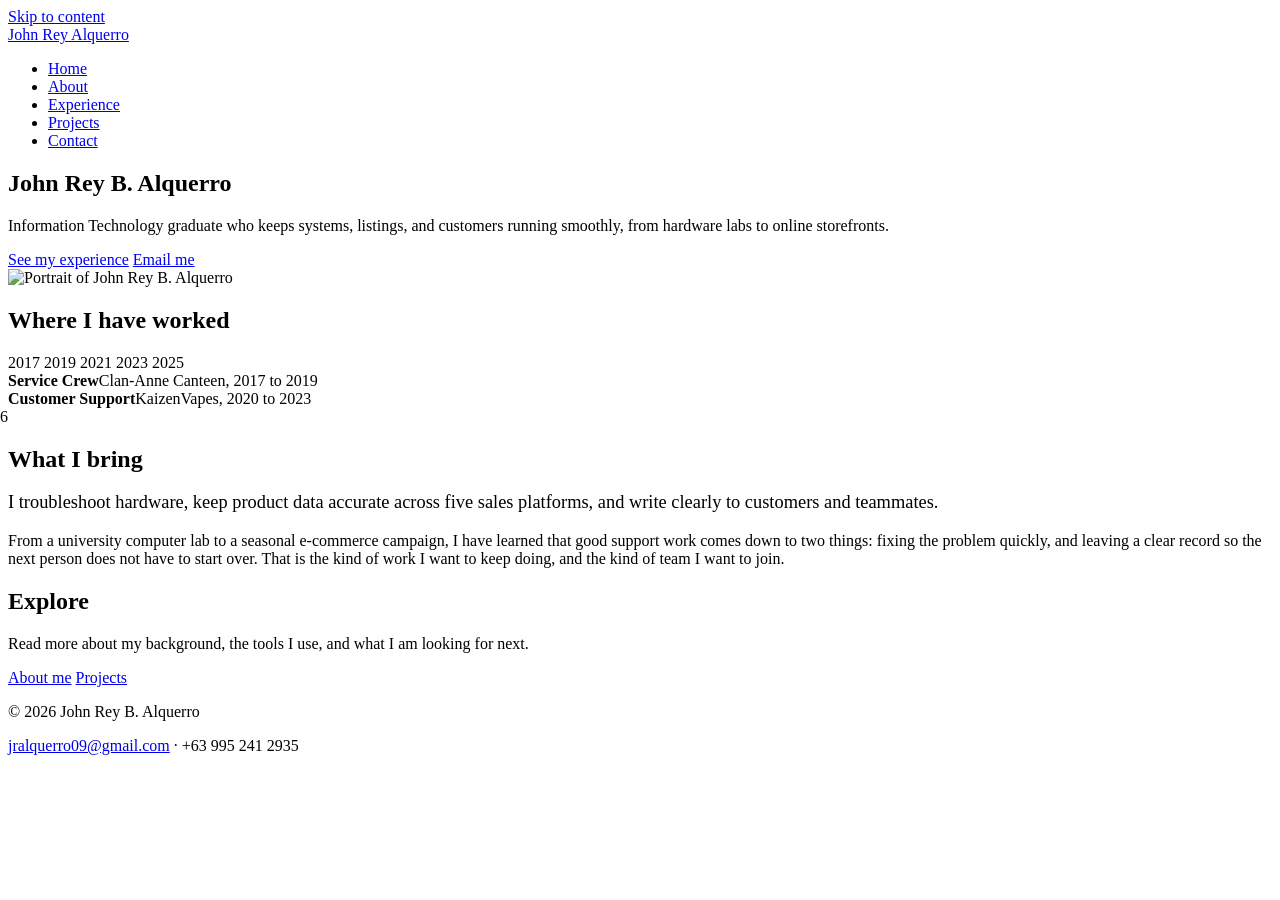
==== index.html @ a7d51976 "Change title and update content structure in index.html" ====
<!DOCTYPE html>
<html lang="en">
<head>
  <meta charset="UTF-8">
  <meta name="viewport" content="width=device-width, initial-scale=1.0">
  <meta name="description" content="John Rey B. Alquerro, Information Technology graduate from Bacolod City. Customer support, IT support, and online sales experience.">
  <title>Home | John Rey B. Alquerro</title>
  <link rel="preconnect" href="https://fonts.googleapis.com">
  <link rel="preconnect" href="https://fonts.gstatic.com" crossorigin>
  <link href="https://fonts.googleapis.com/css2?family=Bricolage+Grotesque:wght@600;700&family=Hanken+Grotesk:wght@400;500;600&display=swap" rel="stylesheet">
  <link rel="stylesheet" href="style.css">
</head>
<body>
  <a class="skip-link" href="#main">Skip to content</a>
  <header class="site-header">
    <a class="wordmark" href="index.html">John Rey Alquerro</a>
    <nav class="site-nav" aria-label="Main">
      <ul>
        <li><a href="index.html" aria-current="page">Home</a></li>
        <li><a href="about.html">About</a></li>
        <li><a href="experience.html">Experience</a></li>
        <li><a href="projects.html">Projects</a></li>
        <li><a href="mailto:jralquerro09@gmail.com">Contact</a></li>
      </ul>
    </nav>
  </header>

  <main id="main" class="wrap">
    <section class="hero">
      <h1>John Rey B. Alquerro</h1>
      <div class="hero-row">
        <div>
          <p class="lede">Information Technology graduate who keeps systems, listings, and customers running smoothly, from hardware labs to online storefronts.</p>
          <div class="actions">
            <a class="button" href="experience.html">See my experience</a>
            <a class="button ghost" href="mailto:jralquerro09@gmail.com">Email me</a>
          </div>
        </div>
        <img class="photo" src="photo.jpg" alt="Portrait of John Rey B. Alquerro" width="168" height="168">
      </div>
    </section>

    <section class="block">
      <h2>Where I have worked</h2>
      <div class="timeline" role="img" aria-label="Timeline from 2017 to 2026: Clan-Anne Canteen crew 2017 to 2019, KaizenVapes customer support 2020 to 2023, graduated 2026">
        <div class="axis"></div>
        <span class="tick" style="left:0;transform:none">2017</span>
        <span class="tick" style="left:21.1%">2019</span>
        <span class="tick" style="left:42.1%">2021</span>
        <span class="tick" style="left:63.2%">2023</span>
        <span class="tick" style="left:84.2%">2025</span>
        <div class="bar" style="left:4.4%;width:17.9%"></div>
        <div class="bar-label" style="left:4.4%"><strong>Service Crew</strong><span>Clan-Anne Canteen, 2017 to 2019</span></div>
        <div class="bar alt" style="left:35.1%;width:28.5%"></div>
        <div class="bar-label" style="left:35.1%"><strong>Customer Support</strong><span>KaizenVapes, 2020 to 2023</span></div>
        <div class="mark" style="left:98.9%"></div>
        <div class="bar-label" style="left:98.9%;transform:translateX(-100%);text-align:right"><strong>BSIT graduate</strong><span>STI West Negros, 2026</span></div>
      </div>
    </section>

    <section class="block">
      <h2>What I bring</h2>
      <div class="split">
        <p class="lede" style="font-size:1.15rem;color:var(--ink)">I troubleshoot hardware, keep product data accurate across five sales platforms, and write clearly to customers and teammates.</p>
        <p>From a university computer lab to a seasonal e-commerce campaign, I have learned that good support work comes down to two things: fixing the problem quickly, and leaving a clear record so the next person does not have to start over. That is the kind of work I want to keep doing, and the kind of team I want to join.</p>
      </div>
    </section>

    <section class="block">
      <h2>Explore</h2>
      <div class="split">
        <p>Read more about my background, the tools I use, and what I am looking for next.</p>
        <p class="actions" style="margin-top:0">
          <a class="button ghost" href="about.html">About me</a>
          <a class="button ghost" href="projects.html">Projects</a>
        </p>
      </div>
    </section>
  </main>
  <footer class="site-footer">
    <p>&copy; 2026 John Rey B. Alquerro</p>
    <p><a href="mailto:jralquerro09@gmail.com">jralquerro09@gmail.com</a> &middot; +63 995 241 2935</p>
  </footer>
</body>
</html>
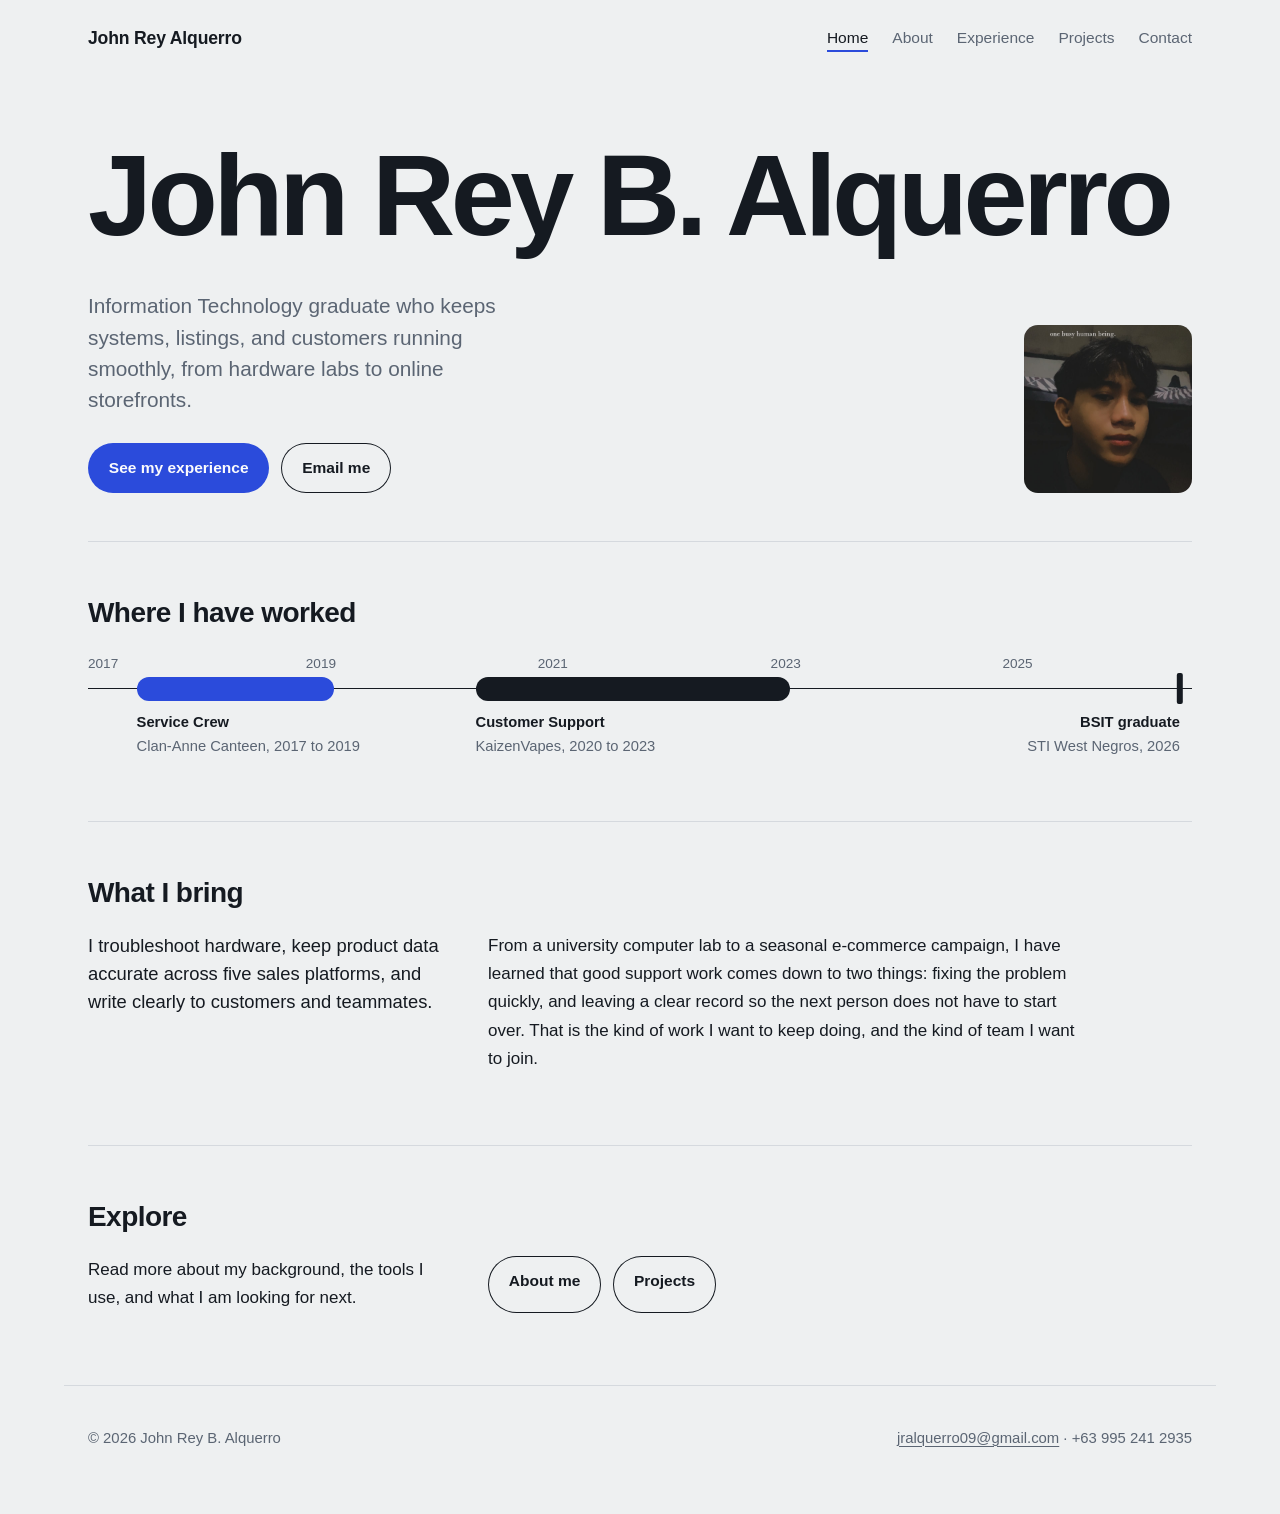
==== commit dce8d6f7: "Update photo source in index.html" ====
--- a/index.html
+++ b/index.html
@@ -36,7 +36,7 @@
             <a class="button ghost" href="mailto:jralquerro09@gmail.com">Email me</a>
           </div>
         </div>
-        <img class="photo" src="photo.jpg" alt="Portrait of John Rey B. Alquerro" width="168" height="168">
+        <img class="photo" src="jra.jpg" alt="Portrait of John Rey B. Alquerro" width="168" height="168">
       </div>
     </section>
 
--- a/style.css
+++ b/style.css
@@ -0,0 +1,379 @@
+
+:root {
+  --mist: #EEF0F1;
+  --ink: #151A21;
+  --cobalt: #2B4BDB;
+  --cobalt-deep: #1F37B0;
+  --slate: #5B6573;
+  --line: #D5D9DE;
+  --white: #FBFBFC;
+  --display: "Bricolage Grotesque", "Helvetica Neue", Arial, sans-serif;
+  --body: "Hanken Grotesk", "Helvetica Neue", Arial, sans-serif;
+  --wide: 72rem;
+  --read: 42rem;
+}
+
+*, *::before, *::after { box-sizing: border-box; }
+html { scroll-behavior: smooth; }
+
+body {
+  margin: 0;
+  background: var(--mist);
+  color: var(--ink);
+  font-family: var(--body);
+  font-size: 1.0625rem;
+  line-height: 1.65;
+  -webkit-font-smoothing: antialiased;
+}
+
+img { max-width: 100%; display: block; }
+
+a {
+  color: var(--cobalt);
+  text-decoration-thickness: 1px;
+  text-underline-offset: 0.2em;
+}
+a:hover { color: var(--cobalt-deep); }
+
+:focus-visible {
+  outline: 2px solid var(--cobalt);
+  outline-offset: 3px;
+  border-radius: 2px;
+}
+
+h1, h2, h3 {
+  font-family: var(--display);
+  font-weight: 650;
+  line-height: 1.1;
+  letter-spacing: -0.02em;
+  margin: 0;
+}
+
+.skip-link {
+  position: absolute;
+  left: 1rem;
+  top: -4rem;
+  background: var(--ink);
+  color: var(--white);
+  padding: 0.5rem 0.9rem;
+  z-index: 10;
+}
+.skip-link:focus { top: 1rem; }
+
+/* Header and navigation */
+.site-header {
+  max-width: var(--wide);
+  margin: 0 auto;
+  padding: 1.5rem;
+  display: flex;
+  align-items: center;
+  justify-content: space-between;
+  gap: 1rem;
+  flex-wrap: wrap;
+}
+
+.wordmark {
+  font-family: var(--display);
+  font-weight: 700;
+  font-size: 1.1rem;
+  color: var(--ink);
+  text-decoration: none;
+  letter-spacing: -0.01em;
+}
+
+.site-nav ul {
+  list-style: none;
+  margin: 0;
+  padding: 0;
+  display: flex;
+  gap: 1.5rem;
+  flex-wrap: wrap;
+}
+
+.site-nav a {
+  color: var(--slate);
+  text-decoration: none;
+  font-size: 0.97rem;
+  padding: 0.25rem 0;
+  border-bottom: 2px solid transparent;
+  transition: color 0.2s ease, border-color 0.2s ease;
+}
+.site-nav a:hover { color: var(--ink); }
+.site-nav a[aria-current="page"] {
+  color: var(--ink);
+  border-bottom-color: var(--cobalt);
+}
+
+/* Layout */
+.wrap {
+  max-width: var(--wide);
+  margin: 0 auto;
+  padding: 0 1.5rem;
+}
+
+.page-title {
+  font-size: clamp(2.6rem, 6vw, 4.6rem);
+  margin: 2.5rem 0 1.5rem;
+}
+
+.lede {
+  font-size: 1.3rem;
+  line-height: 1.5;
+  color: var(--slate);
+  max-width: 36ch;
+  margin: 0;
+}
+
+section.block {
+  padding: 3.5rem 0;
+  border-top: 1px solid var(--line);
+}
+
+section.block > h2 {
+  font-size: 1.75rem;
+  margin-bottom: 1.5rem;
+}
+
+p { margin: 0 0 1rem; max-width: 64ch; }
+
+/* Home hero */
+.hero { padding: 4rem 0 3rem; }
+
+.hero h1 {
+  font-size: clamp(3.2rem, 9vw, 7.2rem);
+  font-weight: 700;
+  letter-spacing: -0.04em;
+  line-height: 0.95;
+}
+
+.hero-row {
+  display: grid;
+  grid-template-columns: 1fr auto;
+  gap: 3rem;
+  align-items: end;
+  margin-top: 2.5rem;
+}
+
+.photo {
+  width: 168px;
+  height: 168px;
+  object-fit: cover;
+  border-radius: 14px;
+  background: var(--line);
+}
+
+.actions {
+  display: flex;
+  gap: 0.75rem;
+  flex-wrap: wrap;
+  margin-top: 1.75rem;
+}
+
+.button {
+  display: inline-block;
+  background: var(--cobalt);
+  color: var(--white);
+  text-decoration: none;
+  padding: 0.75rem 1.3rem;
+  border-radius: 999px;
+  font-weight: 600;
+  font-size: 0.97rem;
+  transition: background 0.2s ease;
+}
+.button:hover { background: var(--cobalt-deep); color: var(--white); }
+
+.button.ghost {
+  background: transparent;
+  color: var(--ink);
+  box-shadow: inset 0 0 0 1px var(--ink);
+}
+.button.ghost:hover { background: var(--ink); color: var(--mist); }
+
+/* Timeline, drawn to scale from 2017 to 2026 */
+.timeline {
+  position: relative;
+  height: 7rem;
+  margin: 1rem 0 0;
+}
+
+.timeline .axis {
+  position: absolute;
+  left: 0;
+  right: 0;
+  top: 2.2rem;
+  height: 1px;
+  background: var(--ink);
+}
+
+.timeline .bar {
+  position: absolute;
+  top: 1.5rem;
+  height: 1.5rem;
+  border-radius: 999px;
+  background: var(--cobalt);
+}
+.timeline .bar.alt { background: var(--ink); }
+
+.timeline .bar-label {
+  position: absolute;
+  top: 3.6rem;
+  font-size: 0.92rem;
+  color: var(--ink);
+  white-space: nowrap;
+}
+.timeline .bar-label strong { font-weight: 650; display: block; }
+.timeline .bar-label span { color: var(--slate); }
+
+.timeline .tick {
+  position: absolute;
+  top: 0;
+  font-size: 0.85rem;
+  color: var(--slate);
+  transform: translateX(-50%);
+}
+
+.timeline .mark {
+  position: absolute;
+  top: 1.3rem;
+  width: 0.4rem;
+  height: 1.9rem;
+  background: var(--ink);
+  border-radius: 2px;
+  transform: translateX(-50%);
+}
+
+/* Split layout */
+.split {
+  display: grid;
+  grid-template-columns: 1fr 2fr;
+  gap: 3rem;
+}
+.split > h2 { font-size: 1.75rem; }
+
+/* Experience */
+.role {
+  display: grid;
+  grid-template-columns: 13rem 1fr;
+  gap: 2rem;
+  padding: 2.25rem 0;
+  border-top: 1px solid var(--line);
+}
+.role:first-of-type { border-top: 0; padding-top: 0; }
+
+.role .when {
+  color: var(--slate);
+  font-size: 0.97rem;
+}
+.role .when strong {
+  display: block;
+  color: var(--ink);
+  font-weight: 650;
+  font-size: 1.05rem;
+}
+
+.role h3 {
+  font-size: 1.45rem;
+  margin-bottom: 0.3rem;
+}
+
+.role .org {
+  color: var(--slate);
+  margin: 0 0 0.9rem;
+}
+
+.role ul {
+  margin: 0;
+  padding-left: 1.1rem;
+}
+.role li {
+  margin-bottom: 0.45rem;
+  max-width: 62ch;
+}
+
+/* Projects */
+.project {
+  display: grid;
+  grid-template-columns: 3rem 1fr;
+  gap: 1.5rem;
+  padding: 2rem 0;
+  border-top: 1px solid var(--line);
+}
+.project:first-of-type { border-top: 0; padding-top: 0; }
+
+.project .swatch {
+  width: 3rem;
+  height: 3rem;
+  border-radius: 10px;
+  background: var(--cobalt);
+}
+.project:nth-of-type(2) .swatch { background: var(--ink); }
+.project:nth-of-type(3) .swatch { background: var(--slate); }
+
+.project h3 { font-size: 1.4rem; margin-bottom: 0.25rem; }
+
+.project .tools {
+  color: var(--slate);
+  font-size: 0.95rem;
+  margin-bottom: 0.8rem;
+}
+.project p { margin-bottom: 0.6rem; }
+.project .outcome { color: var(--ink); font-weight: 550; }
+
+/* About */
+.skill-groups {
+  display: grid;
+  grid-template-columns: repeat(auto-fit, minmax(16rem, 1fr));
+  gap: 2.5rem;
+}
+
+.skill-groups h3 {
+  font-size: 1.15rem;
+  margin-bottom: 0.75rem;
+}
+
+.skill-groups ul {
+  list-style: none;
+  padding: 0;
+  margin: 0;
+}
+.skill-groups li {
+  padding: 0.45rem 0;
+  border-bottom: 1px solid var(--line);
+}
+
+.contact-line {
+  font-family: var(--display);
+  font-size: 1.25rem;
+  font-weight: 600;
+  margin: 0.5rem 0 0;
+}
+
+/* Footer */
+.site-footer {
+  max-width: var(--wide);
+  margin: 0 auto;
+  padding: 2.5rem 1.5rem 3rem;
+  border-top: 1px solid var(--line);
+  color: var(--slate);
+  font-size: 0.93rem;
+  display: flex;
+  justify-content: space-between;
+  gap: 1rem;
+  flex-wrap: wrap;
+}
+.site-footer a { color: var(--slate); }
+
+/* Responsive */
+@media (max-width: 760px) {
+  .hero-row { grid-template-columns: 1fr; }
+  .photo { width: 128px; height: 128px; order: -1; }
+  .split { grid-template-columns: 1fr; gap: 1rem; }
+  .role { grid-template-columns: 1fr; gap: 0.75rem; }
+  .timeline { height: 8.5rem; }
+  .timeline .bar-label { font-size: 0.8rem; }
+}
+
+@media (prefers-reduced-motion: reduce) {
+  html { scroll-behavior: auto; }
+  * { transition: none !important; }
+}
